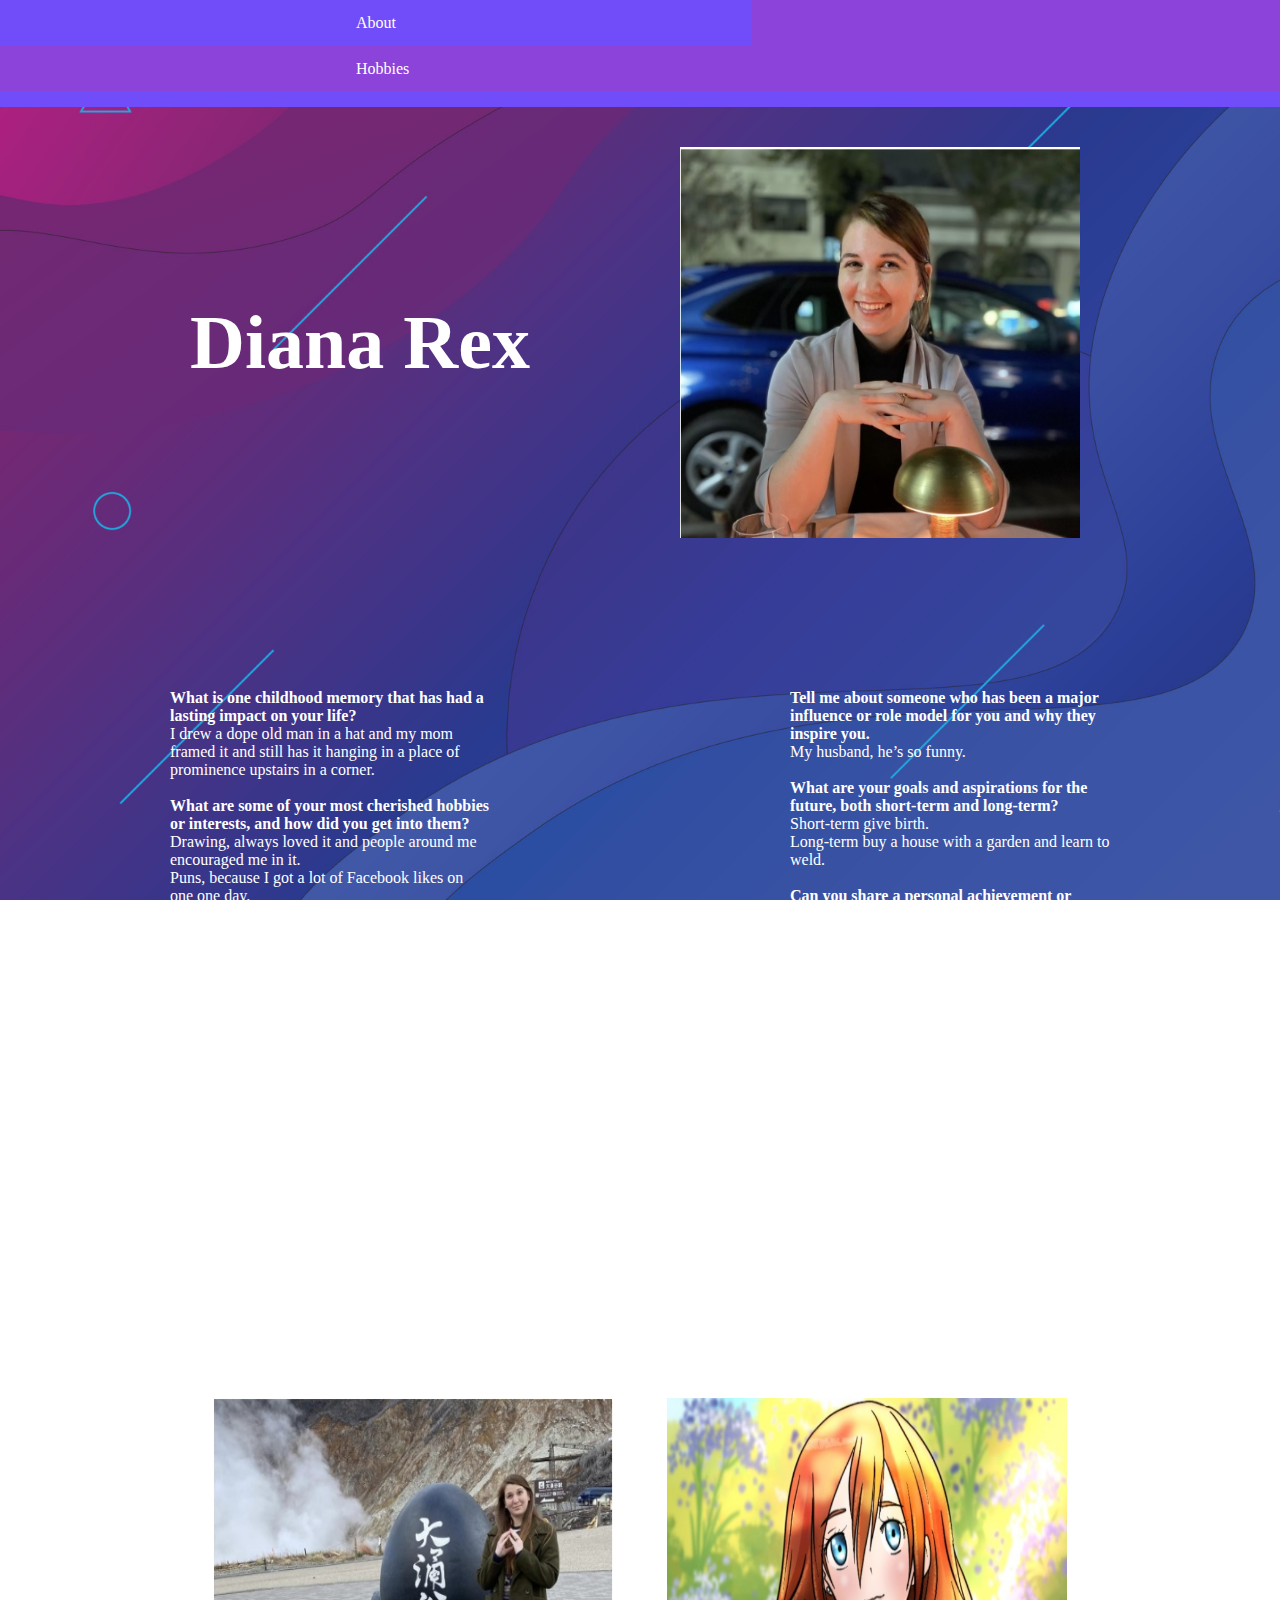
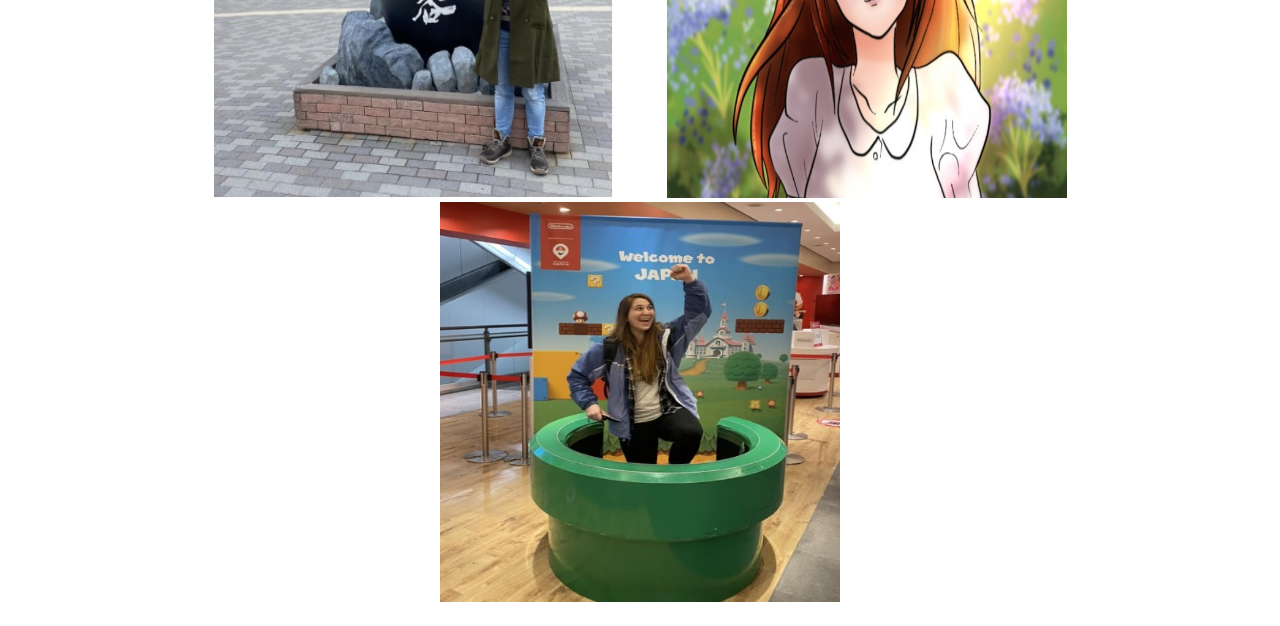
==== index.html @ d107d565 "Intial Website Upload" ====
<!DOCTYPE html>
<html lang='en'>
<head>
    <title>Diana Rex's bioSite</title>
    <link href='site.css' type='text/css' rel='stylesheet' >
</head>
<body>
    <div id="navbar">
        <a href="about/about.html">About</a>
        <a href="hobbies/hobbies.html">Hobbies</a>
    </div>
    <header>
        <div class="header-content">
            <div class="header-text">
                <h1>Diana Rex</h1>
                <!-- Header text goes here -->
            </div>
            <div class="header-image">
                <img src="photos/profile.jpg" alt="Diana Rex">
            </div>
        </div>
    </header>
    <div class="content">
    <div class="column left-column">
        <p>
            <strong>What is one childhood memory that has had a lasting impact on your life?</strong><br>
            I drew a dope old man in a hat and my mom framed it and still has it hanging 
            in a place of prominence upstairs in a corner.<br><br>

            <strong>What are some of your most cherished hobbies or interests, and how did you get into them?</strong><br>
            Drawing, always loved it and people around me encouraged me in it.<br>
            Puns, because I got a lot of Facebook likes on one one day.<br>
            Writing, because I love telling stories.<br>
            Crafting, cause props are cool.<br>
            Genshin Impact and Minecraft, because I love playing games with friends.<br><br>

            <strong>If you could travel anywhere in the world, where would you go, and why?</strong><br>
            Japan because it is kawaii.<br><br>

            <strong>What's a book, movie, or TV show that you have really enjoyed?</strong><br>
            Amusing Ourselves to Death, Shawshank Redemption, Naruto.<br><br>

            <strong>What was the first piece of art you ever sold?</strong><br>
            Naruto Guitar, baby.
        </p>
    </div>
    <div class="column right-column">
        <p>
            <strong>Tell me about someone who has been a major influence or role model for you and why they inspire you.</strong><br>
            My husband, he’s so funny.<br><br>

            <strong>What are your goals and aspirations for the future, both short-term and long-term?</strong><br>
            Short-term give birth.<br>
            Long-term buy a house with a garden and learn to weld.<br><br>

            <strong>Can you share a personal achievement or accomplishment that you're especially proud of?</strong><br>
            Graduating from SCAD.<br><br>

            <strong>How do you typically spend your free time, and what does that say about your values and priorities in life?</strong><br>
            Generally socializing with friends and family, people are the most important thing in the world to me.<br>
            I also spend time writing and illustrating because I believe story is an important way to communicate to others what is good, true, and beautiful in the world.<br>
            I occasionally play video games with my husband and enjoy anime.<br><br>

            <strong>What is your favorite food?</strong><br>
            Sushi, Ramen, gyu-katsu, and cookie cake!
        </p>
    </div>
</div>

    </div>
    <footer>
        <div class="footer-images">
            <img src="photos/japan.jpg" alt="Diana by a volcano in Japan">
            <img src="photos/illustrations.jpg" alt="An illustration from Diana's web comic">
            <img src="photos/videogames.jpg" alt="Diana in a warp pipe from a video game">
        </div>
    </footer>
</body>
</html>
---- site.css ----
body {
    background-image: url('photos/background.jpg'); /* Specify the path to your background image */
    background-size: cover; /* Cover the entire viewport with the background image */
    background-repeat: no-repeat; /* Prevent the background image from repeating */
    background-attachment: fixed; /* Fixed background scrolling */
}

/* Reset default margin and padding for body and header */
body, header {
    margin: 0;
    padding: 0;
}

/* Style the header */
header {
    background-color: rgba(255, 255, 255, 0); /* Transparent background */
    color: white; 
    padding: 20px;
    text-align: left;
    font-weight: 200;
    font-size: 38px;
}

/* Style the header content */
.header-content {
    display: flex; /* Use flexbox for layout */
    justify-content: space-between; /* Space evenly between columns */
    align-items: center; /* Center vertically within header */
}

/* Style the header text */
.header-text {
    flex: 1; /* Occupy available space */
    padding: 20px; /* Add padding for spacing */
    margin-left: 150px; /* Adjust the right margin as needed */
    margin-top: 25; /* Adjust the top margin as needed */
}

/* Style the header image */
.header-image img {
    max-width: 400px;
    height: auto;
    display: block;
	flex: 1; /* Occupy available space */
    padding: 20px; /* Add padding for spacing */
    margin-right: 160px; /* Adjust the left margin as needed */
    margin-top: 25; /* Adjust the top margin as needed */
}

/* navbar */
#navbar {
    overflow: hidden;
    background-color: #8B43D9; /* Accent color as the background */
    border-bottom: 15px solid #704DF8; /* Accent color as the border */
}

#navbar a {
    float: left;
    display: block;
    color: white; /* White text for good contrast */
    text-align: center;
    padding: 14px 356px;
    text-decoration: none;
}

#navbar a:hover {
    background-color: #704DF8; /* Accent color on hover */
    color: white;
}

/* Style the content columns */
.content {
    display: flex; /* Use flexbox for layout */
    justify-content: space-between; /* Space evenly between columns */
    padding: 20px; /* Add padding for spacing */
	color: white;
	
}

/* Style the left column */
.left-column {
    flex: 1; /* Occupy available space */
    padding: 75px; /* Add padding for spacing inside the column */
    margin: 0px 75px 20px 75px;
}

/* Style the right column */
.right-column {
    flex: 1; /* Occupy available space */
    padding: 75px; /* Add padding for spacing inside the column */
    margin: 0px 75px 20px 75px;
}

/* Style the footer */
footer {
    background-color: rgba(255, 255, 255, 0); /* Transparent background */
    text-align: center; /* Center-align the images within the footer */
    padding: 20px; /* Add padding for spacing inside the footer */
}

/* Style the footer images */
.footer-images img {
    width: 400px; /* Set a fixed width for the images */
    height: 400px; /* Set a fixed height for the images */
    margin: 0 25px; /* Add horizontal margin for spacing between images */
}
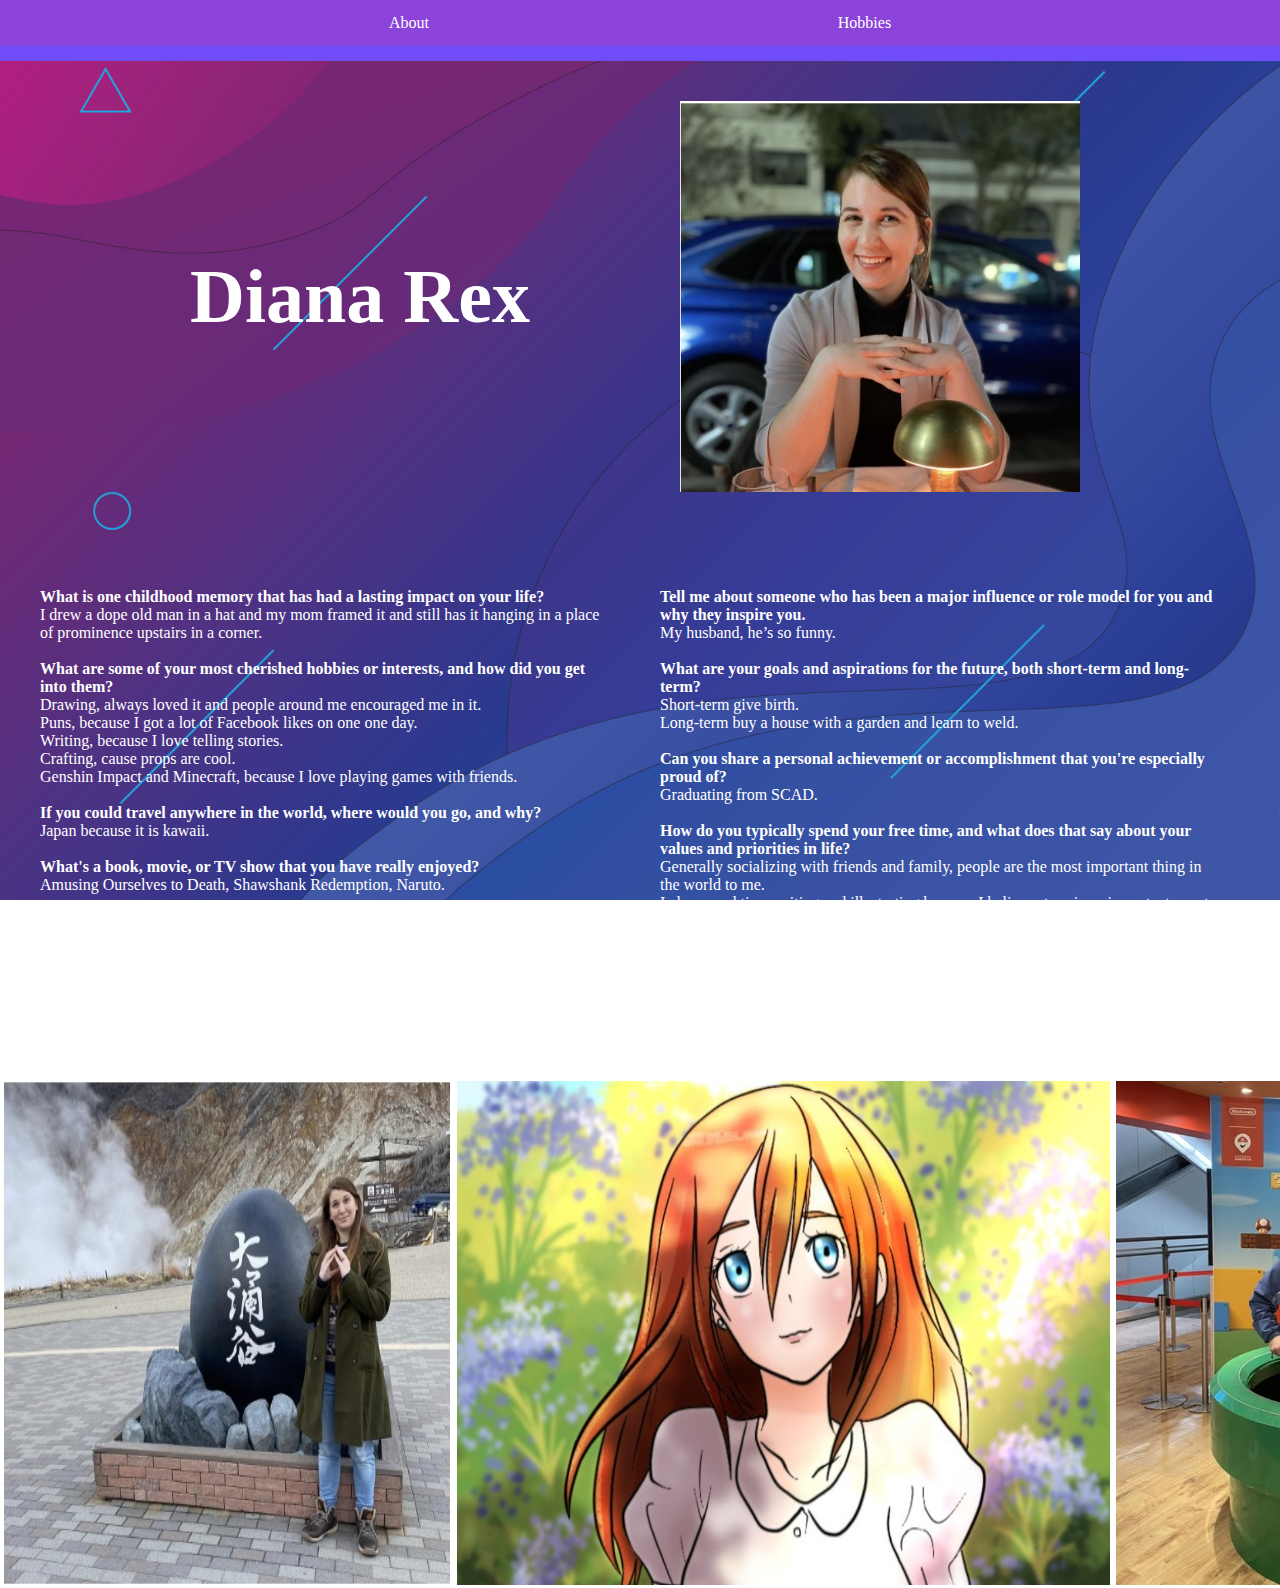
==== commit 96e80d79: "Added some responsiveness, evenly spaced navbar and footer" ====
--- a/index.html
+++ b/index.html
@@ -2,7 +2,7 @@
 <html lang='en'>
 <head>
     <title>Diana Rex's bioSite</title>
-    <link href='site.css' type='text/css' rel='stylesheet' >
+    <link href='site.css' type='text/css' rel='stylesheet'>
 </head>
 <body>
     <div id="navbar">
@@ -13,7 +13,6 @@
         <div class="header-content">
             <div class="header-text">
                 <h1>Diana Rex</h1>
-                <!-- Header text goes here -->
             </div>
             <div class="header-image">
                 <img src="photos/profile.jpg" alt="Diana Rex">
@@ -21,52 +20,42 @@
         </div>
     </header>
     <div class="content">
-    <div class="column left-column">
-        <p>
-            <strong>What is one childhood memory that has had a lasting impact on your life?</strong><br>
-            I drew a dope old man in a hat and my mom framed it and still has it hanging 
-            in a place of prominence upstairs in a corner.<br><br>
-
-            <strong>What are some of your most cherished hobbies or interests, and how did you get into them?</strong><br>
-            Drawing, always loved it and people around me encouraged me in it.<br>
-            Puns, because I got a lot of Facebook likes on one one day.<br>
-            Writing, because I love telling stories.<br>
-            Crafting, cause props are cool.<br>
-            Genshin Impact and Minecraft, because I love playing games with friends.<br><br>
-
-            <strong>If you could travel anywhere in the world, where would you go, and why?</strong><br>
-            Japan because it is kawaii.<br><br>
-
-            <strong>What's a book, movie, or TV show that you have really enjoyed?</strong><br>
-            Amusing Ourselves to Death, Shawshank Redemption, Naruto.<br><br>
-
-            <strong>What was the first piece of art you ever sold?</strong><br>
-            Naruto Guitar, baby.
-        </p>
-    </div>
-    <div class="column right-column">
-        <p>
-            <strong>Tell me about someone who has been a major influence or role model for you and why they inspire you.</strong><br>
-            My husband, he’s so funny.<br><br>
-
-            <strong>What are your goals and aspirations for the future, both short-term and long-term?</strong><br>
-            Short-term give birth.<br>
-            Long-term buy a house with a garden and learn to weld.<br><br>
-
-            <strong>Can you share a personal achievement or accomplishment that you're especially proud of?</strong><br>
-            Graduating from SCAD.<br><br>
-
-            <strong>How do you typically spend your free time, and what does that say about your values and priorities in life?</strong><br>
-            Generally socializing with friends and family, people are the most important thing in the world to me.<br>
-            I also spend time writing and illustrating because I believe story is an important way to communicate to others what is good, true, and beautiful in the world.<br>
-            I occasionally play video games with my husband and enjoy anime.<br><br>
-
-            <strong>What is your favorite food?</strong><br>
-            Sushi, Ramen, gyu-katsu, and cookie cake!
-        </p>
-    </div>
-</div>
-
+        <div class="column left-column">
+            <p>
+                <strong>What is one childhood memory that has had a lasting impact on your life?</strong><br>
+                I drew a dope old man in a hat and my mom framed it and still has it hanging 
+                in a place of prominence upstairs in a corner.<br><br>
+                <strong>What are some of your most cherished hobbies or interests, and how did you get into them?</strong><br>
+                Drawing, always loved it and people around me encouraged me in it.<br>
+                Puns, because I got a lot of Facebook likes on one one day.<br>
+                Writing, because I love telling stories.<br>
+                Crafting, cause props are cool.<br>
+                Genshin Impact and Minecraft, because I love playing games with friends.<br><br>
+                <strong>If you could travel anywhere in the world, where would you go, and why?</strong><br>
+                Japan because it is kawaii.<br><br>
+                <strong>What's a book, movie, or TV show that you have really enjoyed?</strong><br>
+                Amusing Ourselves to Death, Shawshank Redemption, Naruto.<br><br>
+                <strong>What was the first piece of art you ever sold?</strong><br>
+                Naruto Guitar, baby.
+            </p>
+        </div>
+        <div class="column right-column">
+            <p>
+                <strong>Tell me about someone who has been a major influence or role model for you and why they inspire you.</strong><br>
+                My husband, he’s so funny.<br><br>
+                <strong>What are your goals and aspirations for the future, both short-term and long-term?</strong><br>
+                Short-term give birth.<br>
+                Long-term buy a house with a garden and learn to weld.<br><br>
+                <strong>Can you share a personal achievement or accomplishment that you're especially proud of?</strong><br>
+                Graduating from SCAD.<br><br>
+                <strong>How do you typically spend your free time, and what does that say about your values and priorities in life?</strong><br>
+                Generally socializing with friends and family, people are the most important thing in the world to me.<br>
+                I also spend time writing and illustrating because I believe story is an important way to communicate to others what is good, true, and beautiful in the world.<br>
+                I occasionally play video games with my husband and enjoy anime.<br><br>
+                <strong>What is your favorite food?</strong><br>
+                Sushi, Ramen, gyu-katsu, and cookie cake!
+            </p>
+        </div>
     </div>
     <footer>
         <div class="footer-images">
--- a/site.css
+++ b/site.css
@@ -1,11 +1,13 @@
 body {
-    background-image: url('photos/background.jpg'); /* Specify the path to your background image */
-    background-size: cover; /* Cover the entire viewport with the background image */
-    background-repeat: no-repeat; /* Prevent the background image from repeating */
-    background-attachment: fixed; /* Fixed background scrolling */
+    background-image: url('photos/background.jpg');
+    background-size: cover;
+    background-repeat: no-repeat;
+    background-attachment: fixed;
+    margin: 0;
+    padding: 0;
+    font-size: 16px;
 }
 
-/* Reset default margin and padding for body and header */
 body, header {
     margin: 0;
     padding: 0;
@@ -46,64 +48,70 @@
     margin-right: 160px; /* Adjust the left margin as needed */
     margin-top: 25; /* Adjust the top margin as needed */
 }
-
-/* navbar */
 #navbar {
     overflow: hidden;
-    background-color: #8B43D9; /* Accent color as the background */
-    border-bottom: 15px solid #704DF8; /* Accent color as the border */
+    background-color: #8B43D9;
+    border-bottom: 15px solid #704DF8;
+    display: flex;
+    justify-content: space-evenly;
+    align-items: center;
 }
 
 #navbar a {
-    float: left;
-    display: block;
-    color: white; /* White text for good contrast */
+    color: white;
     text-align: center;
-    padding: 14px 356px;
+    padding: 14px 20px;
     text-decoration: none;
 }
 
 #navbar a:hover {
-    background-color: #704DF8; /* Accent color on hover */
+    background-color: #704DF8;
     color: white;
 }
 
-/* Style the content columns */
 .content {
-    display: flex; /* Use flexbox for layout */
-    justify-content: space-between; /* Space evenly between columns */
-    padding: 20px; /* Add padding for spacing */
-	color: white;
-	
+    display: flex;
+    flex-direction: row;
+    padding: 20px;
+    color: white;
+    justify-content: space-between;
 }
 
-/* Style the left column */
-.left-column {
-    flex: 1; /* Occupy available space */
-    padding: 75px; /* Add padding for spacing inside the column */
-    margin: 0px 75px 20px 75px;
+.left-column, .right-column {
+    flex: 1;
+    padding: 20px;
+    margin: 0 20px 20px 0;
 }
 
-/* Style the right column */
-.right-column {
-    flex: 1; /* Occupy available space */
-    padding: 75px; /* Add padding for spacing inside the column */
-    margin: 0px 75px 20px 75px;
+.footer-images {
+  display: flex;
+  justify-content: space-between;
 }
 
-/* Style the footer */
-footer {
-    background-color: rgba(255, 255, 255, 0); /* Transparent background */
-    text-align: center; /* Center-align the images within the footer */
-    padding: 20px; /* Add padding for spacing inside the footer */
+.footer-images img {
+  flex: 1 0 25%; 
+  max-width: 100%;
+  margin: 3px 3px; 
 }
 
-/* Style the footer images */
-.footer-images img {
-    width: 400px; /* Set a fixed width for the images */
-    height: 400px; /* Set a fixed height for the images */
-    margin: 0 25px; /* Add horizontal margin for spacing between images */
+@media (max-width: 800px) {
+  .footer-images img {
+    flex: 1 0 33%; 
+  }
 }
 
+@media (max-width: 600px) {
+  .footer-images img {
+    flex: 1 0 50%;
+  }
+}
 
-
+@media (max-width: 400px) {
+  .footer-images {
+    flex-direction: column;
+  }
+  
+  .footer-images img {
+    flex: 1 0 100%;
+  }
+}
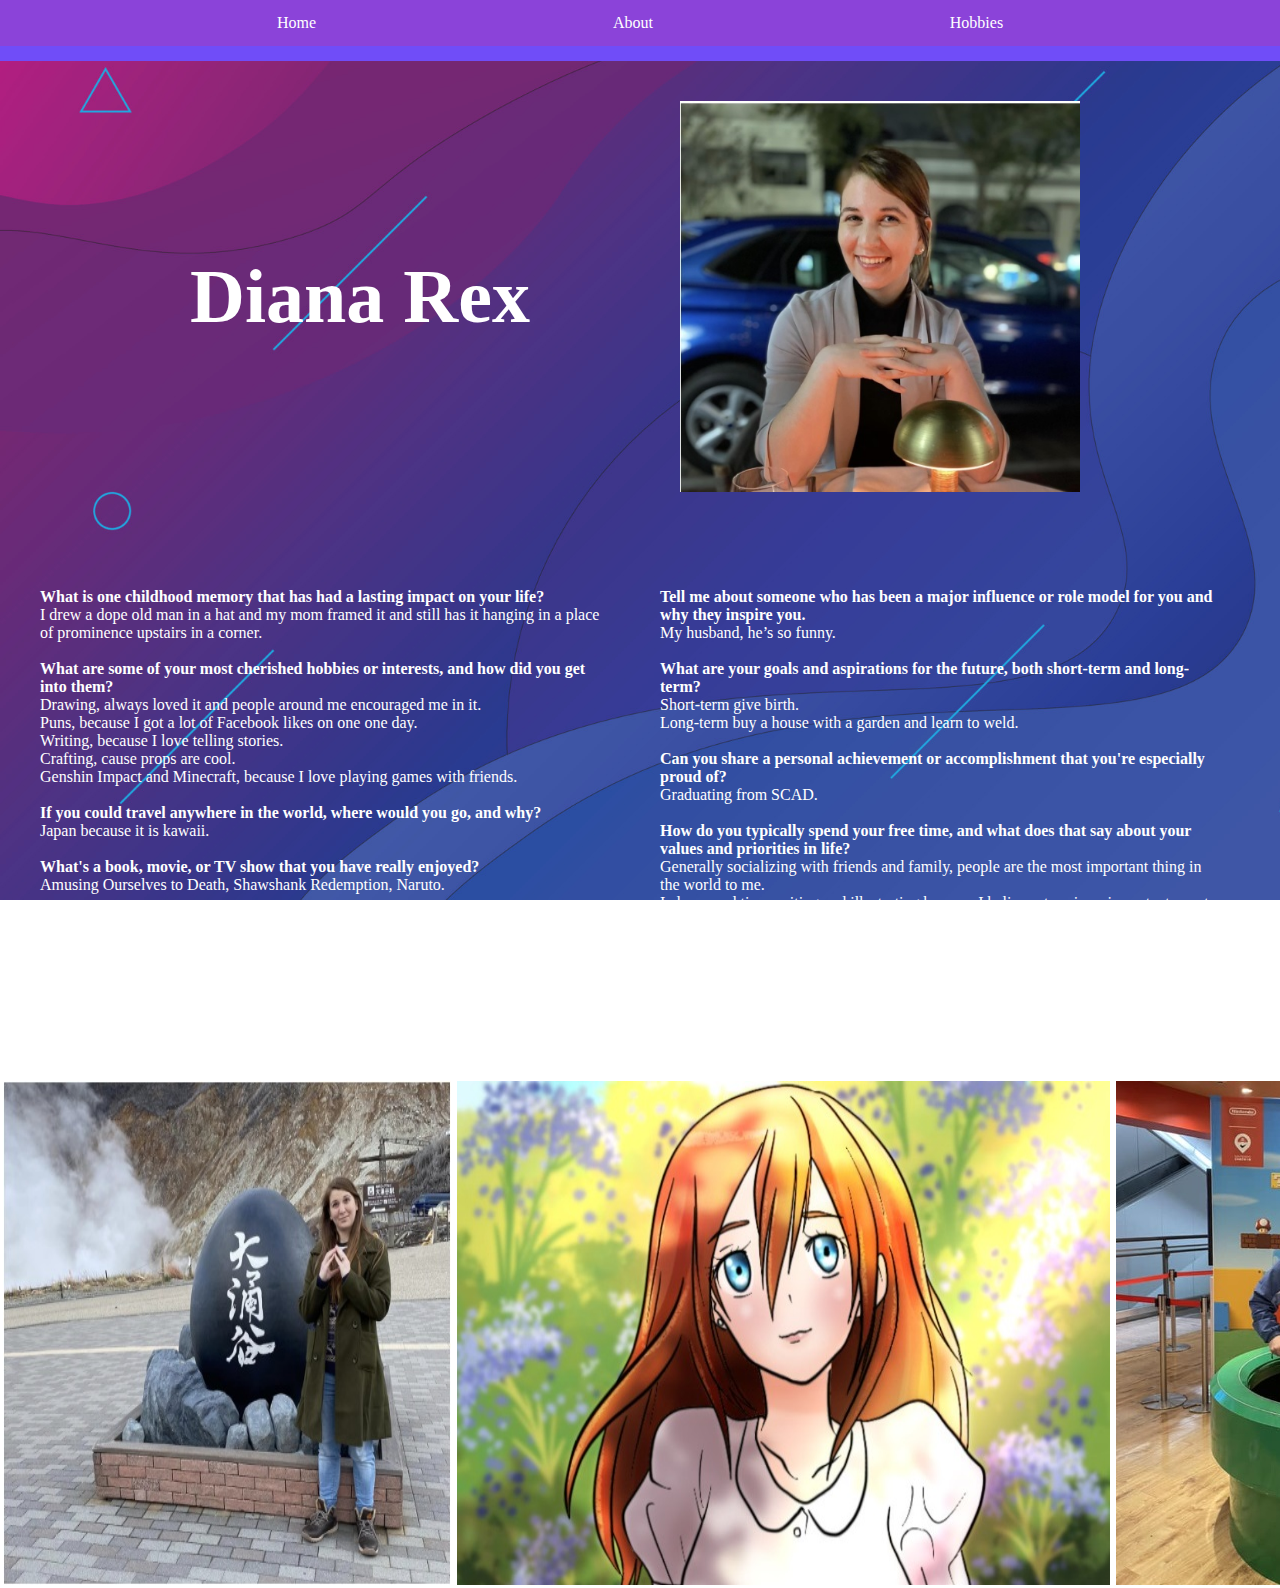
==== commit 767574c0: "Added text to the navbar" ====
--- a/index.html
+++ b/index.html
@@ -6,6 +6,7 @@
 </head>
 <body>
     <div id="navbar">
+		<a href="index.html">Home</a>
         <a href="about/about.html">About</a>
         <a href="hobbies/hobbies.html">Hobbies</a>
     </div>
--- a/site.css
+++ b/site.css
@@ -67,6 +67,7 @@
 #navbar a:hover {
     background-color: #704DF8;
     color: white;
+	padding: 14px 75px;
 }
 
 .content {
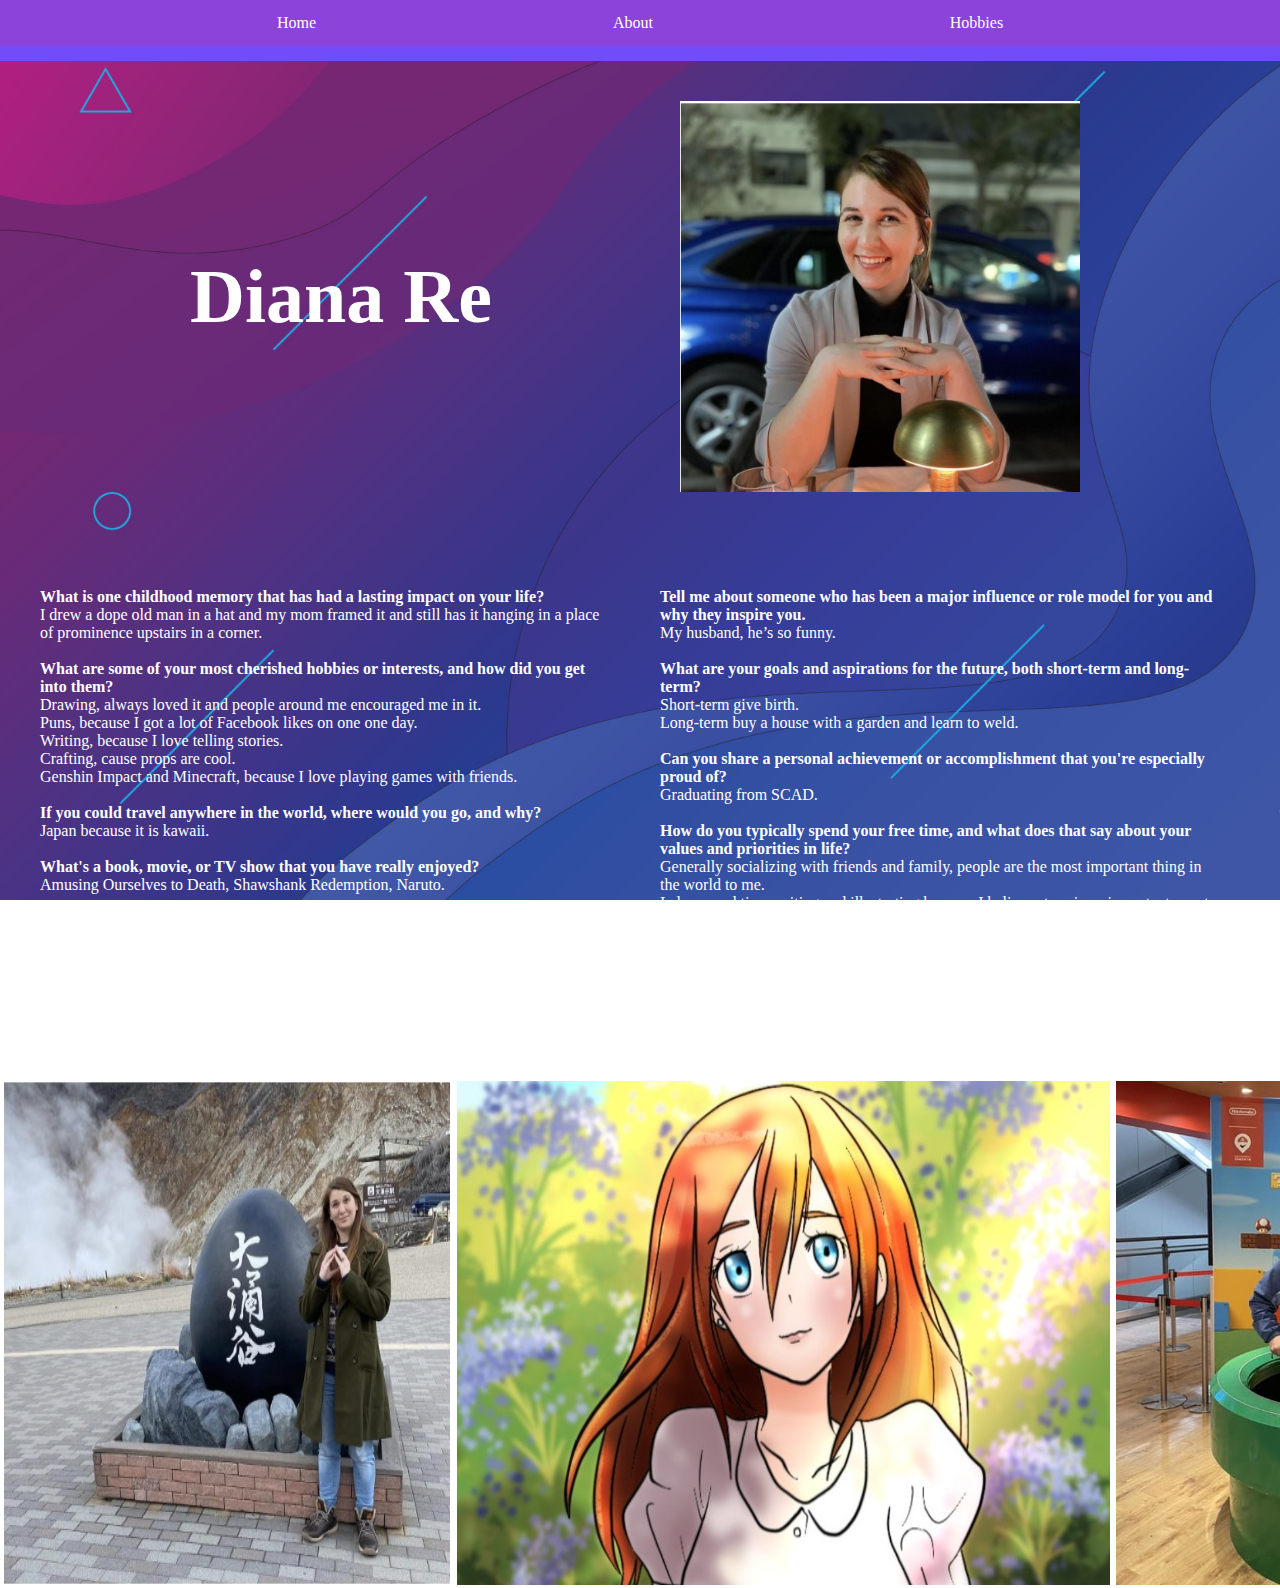
==== commit 7010bb80: "still trying to fix mobile" ====
--- a/index.html
+++ b/index.html
@@ -13,7 +13,7 @@
     <header>
         <div class="header-content">
             <div class="header-text">
-                <h1>Diana Rex</h1>
+                <h1>Diana Re</h1>
             </div>
             <div class="header-image">
                 <img src="photos/profile.jpg" alt="Diana Rex">
--- a/site.css
+++ b/site.css
@@ -95,7 +95,7 @@
   margin: 3px 3px; 
 }
 
-@media (max-width: 800px) {
+/*@media (max-width: 800px) {
   .footer-images img {
     flex: 1 0 33%; 
   }
@@ -103,16 +103,11 @@
 
 @media (max-width: 600px) {
   .footer-images img {
-    flex: 1 0 50%;
+    flex: 1 0 33%;
   }
 }
-
+*/
 @media (max-width: 400px) {
   .footer-images {
     flex-direction: column;
-  }
-  
-  .footer-images img {
-    flex: 1 0 100%;
-  }
-}
+}}
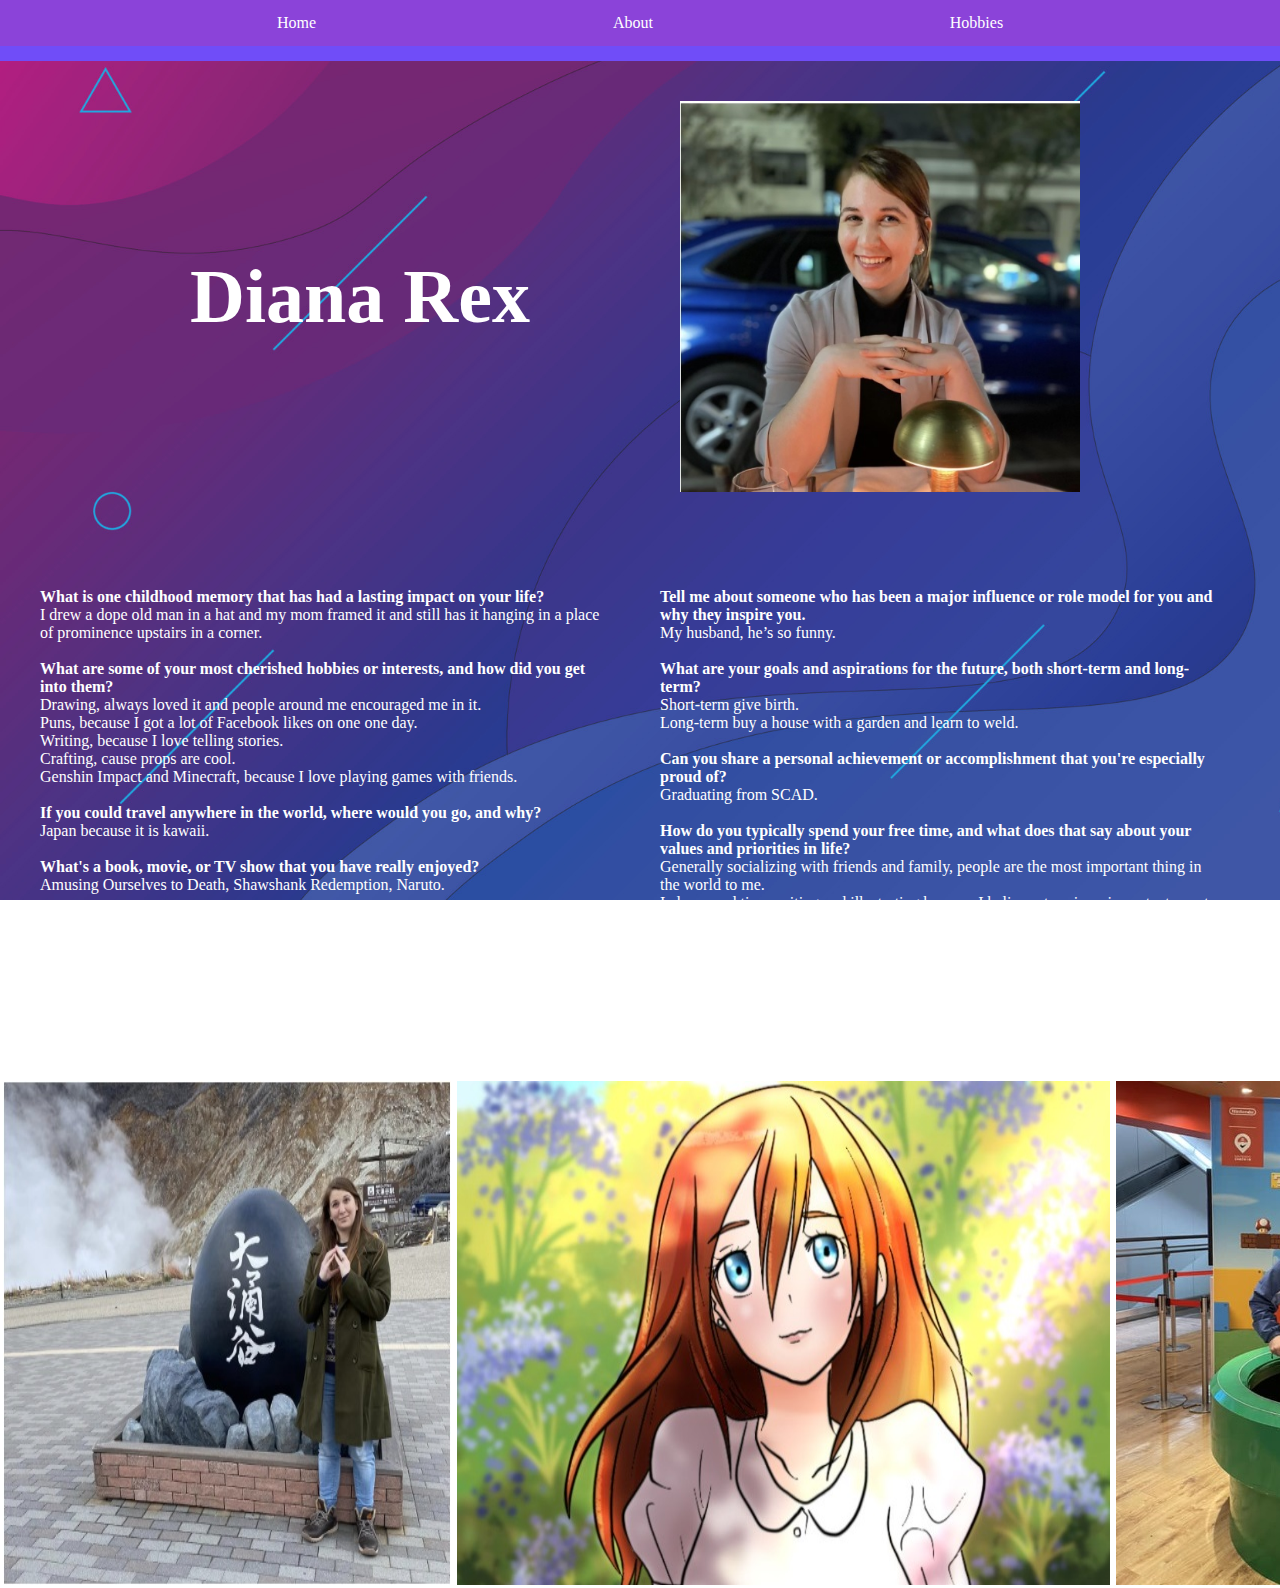
==== commit 81cb1ad8: "still trying to fix mobile" ====
--- a/index.html
+++ b/index.html
@@ -13,7 +13,7 @@
     <header>
         <div class="header-content">
             <div class="header-text">
-                <h1>Diana Re</h1>
+                <h1>Diana Rex</h1>
             </div>
             <div class="header-image">
                 <img src="photos/profile.jpg" alt="Diana Rex">
--- a/site.css
+++ b/site.css
@@ -107,7 +107,7 @@
   }
 }
 */
-@media (max-width: 400px) {
+@media (max-width: 480px) {
   .footer-images {
     flex-direction: column;
 }}
